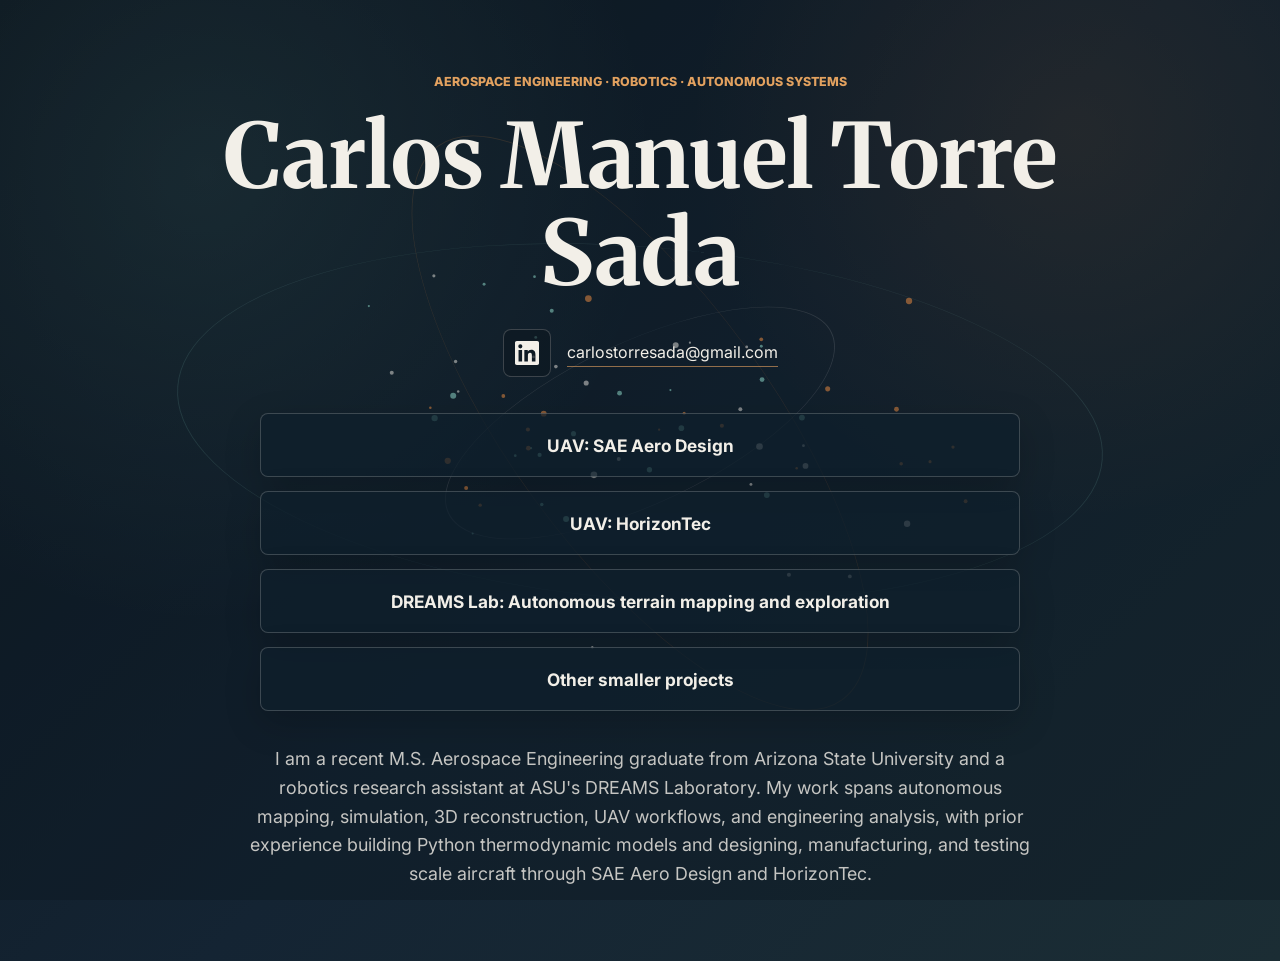
==== index.html @ 6fe742bb "Add static portfolio website" ====
<!DOCTYPE html>
<html lang="en">
<head>
  <meta charset="UTF-8">
  <meta name="viewport" content="width=device-width, initial-scale=1.0">
  <meta name="description" content="Portfolio of Carlos Manuel Torre Sada, aerospace engineer and robotics researcher focused on UAVs, autonomous mapping, simulation, and engineering analysis.">
  <title>Carlos Manuel Torre Sada | Portfolio</title>
  <link rel="preconnect" href="https://fonts.googleapis.com">
  <link rel="preconnect" href="https://fonts.gstatic.com" crossorigin>
  <link href="https://fonts.googleapis.com/css2?family=Inter:wght@400;500;600;700;800&family=Merriweather:wght@700&display=swap" rel="stylesheet">
  <link rel="stylesheet" href="styles.css">
</head>
<body class="home-page">
  <canvas id="orbital-field" aria-hidden="true"></canvas>
  <main class="landing">
    <section class="hero" aria-labelledby="home-title">
      <div class="hero__content">
        <p class="eyebrow">Aerospace engineering · robotics · autonomous systems</p>
        <h1 id="home-title">Carlos Manuel Torre Sada</h1>
        <div class="contact-row" aria-label="Contact links">
          <a class="icon-link" href="https://www.linkedin.com/in/carlos-torre-761a6a154/?skipRedirect=true" target="_blank" rel="noreferrer" aria-label="LinkedIn profile">
            <svg viewBox="0 0 24 24" role="img" aria-hidden="true">
              <path d="M20.45 20.45h-3.56v-5.57c0-1.33-.02-3.04-1.85-3.04-1.86 0-2.14 1.45-2.14 2.95v5.66H9.34V8.99h3.42v1.57h.05c.48-.9 1.64-1.85 3.37-1.85 3.61 0 4.27 2.37 4.27 5.46v6.28ZM5.32 7.42a2.06 2.06 0 1 1 0-4.12 2.06 2.06 0 0 1 0 4.12Zm1.78 13.03H3.54V8.99H7.1v11.46ZM22.23 0H1.76C.79 0 0 .77 0 1.72v20.56C0 23.23.79 24 1.76 24h20.47c.97 0 1.77-.77 1.77-1.72V1.72C24 .77 23.2 0 22.23 0Z"/>
            </svg>
          </a>
          <a class="email-link" href="mailto:carlostorresada@gmail.com">carlostorresada@gmail.com</a>
        </div>

        <nav class="project-nav" aria-label="Main projects">
          <a class="ripple-button" href="projects/sae-aero-design.html">
            <span></span><span></span><span></span><strong>UAV: SAE Aero Design</strong>
          </a>
          <a class="ripple-button" href="projects/horizontec.html">
            <span></span><span></span><span></span><strong>UAV: HorizonTec</strong>
          </a>
          <a class="ripple-button" href="projects/dreams-lab.html">
            <span></span><span></span><span></span><strong>DREAMS Lab: Autonomous terrain mapping and exploration</strong>
          </a>
          <a class="ripple-button" href="projects/other-projects.html">
            <span></span><span></span><span></span><strong>Other smaller projects</strong>
          </a>
        </nav>

        <p class="intro">
          I am a recent M.S. Aerospace Engineering graduate from Arizona State University and a robotics research assistant at ASU's DREAMS Laboratory. My work spans autonomous mapping, simulation, 3D reconstruction, UAV workflows, and engineering analysis, with prior experience building Python thermodynamic models and designing, manufacturing, and testing scale aircraft through SAE Aero Design and HorizonTec.
        </p>
      </div>
    </section>
  </main>
  <script src="script.js"></script>
</body>
</html>
---- styles.css ----
:root {
  --ink: #0d1720;
  --ink-soft: #142433;
  --panel: rgba(15, 31, 43, 0.82);
  --panel-solid: #102230;
  --text: #f2efe8;
  --muted: #b9c2be;
  --copper: #c77a3f;
  --copper-light: #e2a15f;
  --teal: #6ea7a0;
  --teal-dark: #2d6f73;
  --line: rgba(242, 239, 232, 0.16);
  --shadow: 0 24px 80px rgba(0, 0, 0, 0.32);
  --radius: 8px;
}

* {
  box-sizing: border-box;
}

html {
  min-height: 100%;
  background: var(--ink);
}

body {
  min-height: 100vh;
  margin: 0;
  color: var(--text);
  background:
    radial-gradient(circle at 16% 18%, rgba(110, 167, 160, 0.18), transparent 28rem),
    radial-gradient(circle at 84% 14%, rgba(199, 122, 63, 0.16), transparent 24rem),
    linear-gradient(135deg, var(--ink) 0%, var(--ink-soft) 52%, #1b2d34 100%);
  font-family: Inter, system-ui, -apple-system, BlinkMacSystemFont, "Segoe UI", sans-serif;
  line-height: 1.6;
}

a {
  color: inherit;
}

a:focus-visible,
button:focus-visible {
  outline: 3px solid var(--copper-light);
  outline-offset: 5px;
}

.home-page {
  overflow-x: hidden;
}

#orbital-field {
  position: fixed;
  inset: 0;
  width: 100%;
  height: 100%;
  z-index: 0;
  pointer-events: none;
  background: transparent;
}

.landing {
  position: relative;
  z-index: 1;
  min-height: 100vh;
}

.hero {
  min-height: 100vh;
  display: grid;
  place-items: center;
  padding: 48px 20px;
}

.hero__content {
  width: min(980px, 100%);
  text-align: center;
  padding: 24px 0;
}

.eyebrow {
  margin: 0 0 16px;
  color: var(--copper-light);
  font-size: 0.78rem;
  font-weight: 800;
  letter-spacing: 0;
  text-transform: uppercase;
}

h1,
h2 {
  margin: 0;
  line-height: 1.08;
}

h1 {
  font-family: Merriweather, Georgia, serif;
  font-size: clamp(2.6rem, 7vw, 6.4rem);
  max-width: 920px;
  margin-inline: auto;
}

h2 {
  color: var(--text);
  font-size: clamp(1.3rem, 3vw, 2rem);
}

p {
  color: var(--muted);
}

.contact-row {
  display: flex;
  align-items: center;
  justify-content: center;
  gap: 16px;
  flex-wrap: wrap;
  margin: 28px 0 36px;
}

.icon-link {
  display: inline-grid;
  place-items: center;
  width: 48px;
  height: 48px;
  border: 1px solid rgba(242, 239, 232, 0.2);
  border-radius: 8px;
  background: rgba(13, 23, 32, 0.58);
  transition: transform 220ms ease, border-color 220ms ease, background 220ms ease;
}

.icon-link svg {
  width: 24px;
  height: 24px;
  fill: var(--text);
}

.icon-link:hover {
  transform: translateY(-2px);
  border-color: rgba(226, 161, 95, 0.75);
  background: rgba(199, 122, 63, 0.18);
}

.email-link {
  color: var(--text);
  text-decoration: none;
  border-bottom: 1px solid rgba(226, 161, 95, 0.62);
}

.email-link:hover {
  color: var(--copper-light);
}

.project-nav {
  display: grid;
  gap: 14px;
  width: min(760px, 100%);
  margin: 0 auto 34px;
}

.ripple-button {
  position: relative;
  isolation: isolate;
  display: grid;
  place-items: center;
  min-height: 64px;
  padding: 16px 24px;
  overflow: hidden;
  border: 1px solid rgba(242, 239, 232, 0.2);
  border-radius: var(--radius);
  color: var(--text);
  background: rgba(15, 31, 43, 0.72);
  box-shadow: 0 12px 36px rgba(0, 0, 0, 0.18);
  text-decoration: none;
  transition: transform 220ms ease, border-color 220ms ease, background 220ms ease;
}

.ripple-button strong {
  position: relative;
  z-index: 2;
  font-size: clamp(0.96rem, 2vw, 1.08rem);
  font-weight: 700;
}

.ripple-button span {
  position: absolute;
  inset: 8px;
  z-index: 1;
  border: 1px solid rgba(110, 167, 160, 0.35);
  border-radius: inherit;
  opacity: 0;
  transform: scale(0.72);
  transition: transform 420ms ease, opacity 420ms ease, border-color 420ms ease;
}

.ripple-button span:nth-child(2) {
  inset: 14px;
  transition-delay: 55ms;
}

.ripple-button span:nth-child(3) {
  inset: 20px;
  transition-delay: 110ms;
}

.ripple-button:hover,
.ripple-button:focus-visible {
  transform: translateY(-3px);
  border-color: rgba(226, 161, 95, 0.76);
  background: rgba(24, 45, 56, 0.9);
}

.ripple-button:hover span,
.ripple-button:focus-visible span {
  opacity: 0.92;
  transform: scale(1.24);
  border-color: rgba(226, 161, 95, 0.38);
}

.ripple-button:hover span:nth-child(2),
.ripple-button:focus-visible span:nth-child(2) {
  opacity: 0.48;
  transform: scale(1.42);
}

.ripple-button:hover span:nth-child(3),
.ripple-button:focus-visible span:nth-child(3) {
  opacity: 0.18;
  transform: scale(1.62);
}

.intro {
  width: min(780px, 100%);
  margin: 0 auto;
  color: rgba(242, 239, 232, 0.8);
  font-size: clamp(1rem, 2vw, 1.12rem);
}

.site-header {
  display: flex;
  align-items: center;
  justify-content: space-between;
  gap: 24px;
  padding: 22px clamp(20px, 5vw, 64px);
  border-bottom: 1px solid var(--line);
  background: rgba(13, 23, 32, 0.78);
  backdrop-filter: blur(14px);
}

.brand {
  color: var(--text);
  font-weight: 800;
  text-decoration: none;
}

.site-header nav {
  display: flex;
  gap: 18px;
  flex-wrap: wrap;
  justify-content: flex-end;
}

.site-header nav a {
  color: var(--muted);
  font-size: 0.92rem;
  text-decoration: none;
}

.site-header nav a:hover {
  color: var(--copper-light);
}

.project-page {
  width: min(1160px, calc(100% - 40px));
  margin: 0 auto;
  padding: 44px 0 80px;
}

.project-hero {
  min-height: 360px;
  display: grid;
  align-content: end;
  gap: 18px;
  margin-bottom: 28px;
  padding: clamp(28px, 6vw, 58px);
  overflow: hidden;
  border: 1px solid var(--line);
  border-radius: var(--radius);
  box-shadow: var(--shadow);
}

.project-hero p {
  max-width: 760px;
  margin: 0;
  color: rgba(242, 239, 232, 0.82);
  font-size: clamp(1rem, 2vw, 1.18rem);
}

.project-hero--aircraft {
  background:
    linear-gradient(135deg, rgba(13, 23, 32, 0.82), rgba(13, 23, 32, 0.3)),
    repeating-linear-gradient(118deg, rgba(110, 167, 160, 0.2) 0 1px, transparent 1px 42px),
    radial-gradient(circle at 78% 20%, rgba(199, 122, 63, 0.42), transparent 18rem),
    #142433;
}

.project-hero--manufacturing {
  background:
    linear-gradient(135deg, rgba(13, 23, 32, 0.85), rgba(13, 23, 32, 0.36)),
    linear-gradient(45deg, rgba(226, 161, 95, 0.16) 25%, transparent 25% 50%, rgba(110, 167, 160, 0.16) 50% 75%, transparent 75%),
    #172834;
  background-size: auto, 48px 48px, auto;
}

.project-hero--mapping {
  background:
    linear-gradient(135deg, rgba(13, 23, 32, 0.86), rgba(13, 23, 32, 0.24)),
    radial-gradient(circle at 72% 34%, rgba(110, 167, 160, 0.44), transparent 15rem),
    radial-gradient(circle at 24% 18%, rgba(199, 122, 63, 0.28), transparent 20rem),
    #102230;
}

.project-hero--analysis {
  background:
    linear-gradient(135deg, rgba(13, 23, 32, 0.86), rgba(13, 23, 32, 0.32)),
    repeating-linear-gradient(0deg, rgba(242, 239, 232, 0.08) 0 1px, transparent 1px 38px),
    repeating-linear-gradient(90deg, rgba(242, 239, 232, 0.08) 0 1px, transparent 1px 38px),
    radial-gradient(circle at 80% 30%, rgba(226, 161, 95, 0.34), transparent 16rem),
    #142433;
}

.content-grid {
  display: grid;
  grid-template-columns: minmax(0, 1.6fr) minmax(260px, 0.8fr);
  gap: 22px;
  margin-bottom: 22px;
}

.panel {
  border: 1px solid var(--line);
  border-radius: var(--radius);
  background: var(--panel);
  box-shadow: 0 14px 42px rgba(0, 0, 0, 0.18);
  padding: clamp(22px, 4vw, 34px);
}

.panel p:last-child {
  margin-bottom: 0;
}

.tag-list {
  display: flex;
  gap: 10px;
  flex-wrap: wrap;
  margin: 20px 0 0;
  padding: 0;
  list-style: none;
}

.tag-list li {
  padding: 7px 10px;
  border: 1px solid rgba(110, 167, 160, 0.35);
  border-radius: 999px;
  color: var(--text);
  background: rgba(110, 167, 160, 0.08);
  font-size: 0.88rem;
}

.detail-band {
  display: grid;
  grid-template-columns: repeat(2, minmax(0, 1fr));
  gap: 22px;
  margin-bottom: 22px;
}

.detail-band > div {
  padding: clamp(22px, 4vw, 34px);
  border-left: 3px solid var(--copper);
  border-radius: var(--radius);
  background: rgba(242, 239, 232, 0.06);
}

.results-panel {
  border-color: rgba(226, 161, 95, 0.36);
}

.project-list {
  display: grid;
  gap: 22px;
}

.project-card {
  display: grid;
  gap: 8px;
}

@media (max-width: 780px) {
  .site-header {
    align-items: flex-start;
    flex-direction: column;
  }

  .site-header nav {
    justify-content: flex-start;
  }

  .content-grid,
  .detail-band {
    grid-template-columns: 1fr;
  }

  .project-page {
    width: min(100% - 28px, 1160px);
    padding-top: 24px;
  }

  .project-hero {
    min-height: 300px;
  }
}

@media (max-width: 540px) {
  .hero {
    padding: 36px 14px;
  }

  .project-nav {
    gap: 12px;
  }

  .ripple-button {
    min-height: 70px;
    padding: 14px 16px;
  }

  .contact-row {
    gap: 12px;
  }

  .email-link {
    width: 100%;
  }
}

@media (prefers-reduced-motion: reduce) {
  *,
  *::before,
  *::after {
    scroll-behavior: auto !important;
    transition-duration: 0.01ms !important;
    animation-duration: 0.01ms !important;
    animation-iteration-count: 1 !important;
  }

  #orbital-field {
    opacity: 0.22;
  }

  .ripple-button:hover,
  .ripple-button:focus-visible,
  .icon-link:hover {
    transform: none;
  }

  .ripple-button span {
    display: none;
  }
}
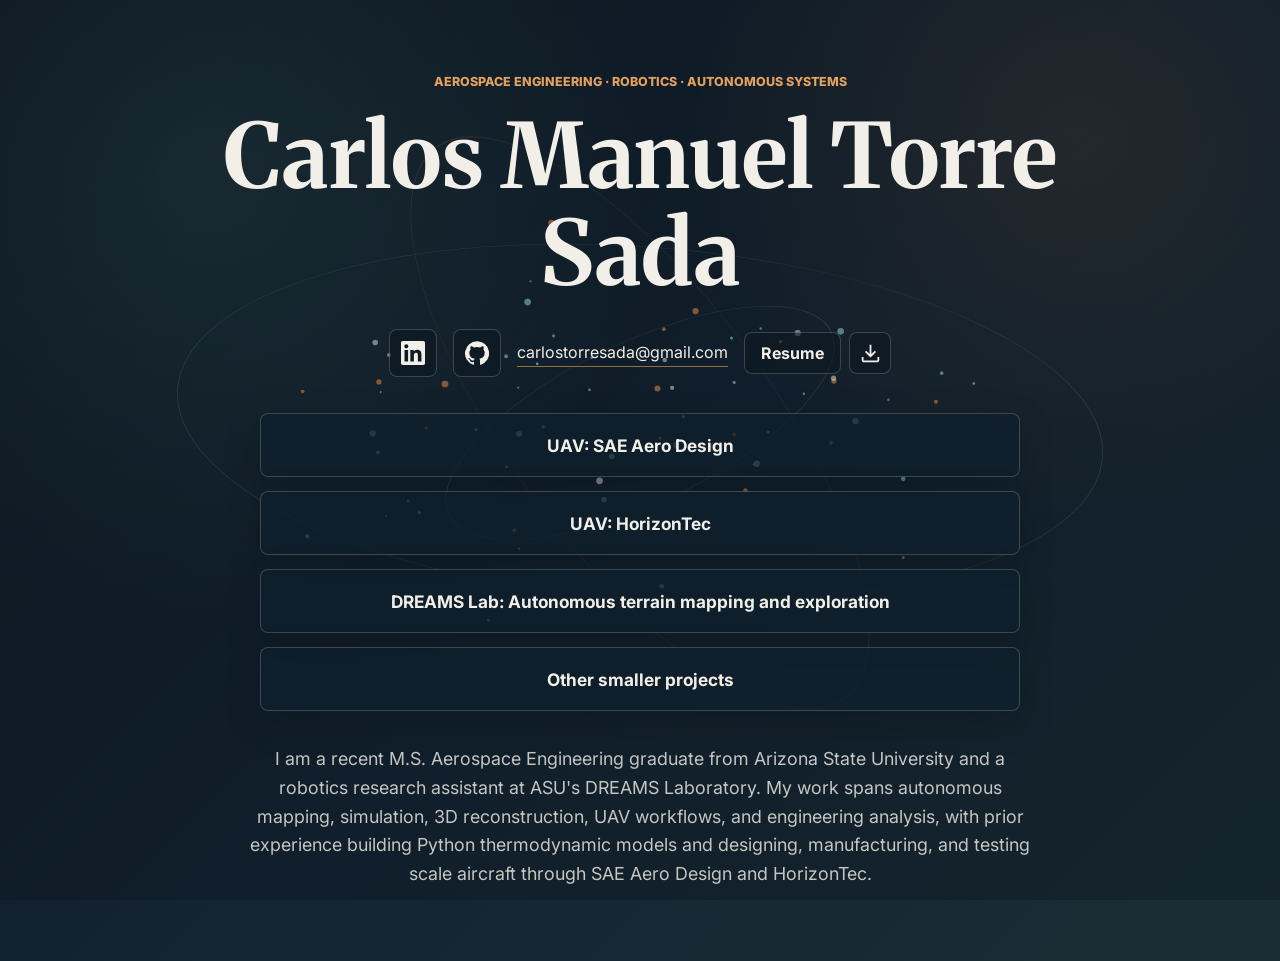
==== commit 400da02e: "Add GitHub and resume links" ====
--- a/index.html
+++ b/index.html
@@ -23,7 +23,20 @@
               <path d="M20.45 20.45h-3.56v-5.57c0-1.33-.02-3.04-1.85-3.04-1.86 0-2.14 1.45-2.14 2.95v5.66H9.34V8.99h3.42v1.57h.05c.48-.9 1.64-1.85 3.37-1.85 3.61 0 4.27 2.37 4.27 5.46v6.28ZM5.32 7.42a2.06 2.06 0 1 1 0-4.12 2.06 2.06 0 0 1 0 4.12Zm1.78 13.03H3.54V8.99H7.1v11.46ZM22.23 0H1.76C.79 0 0 .77 0 1.72v20.56C0 23.23.79 24 1.76 24h20.47c.97 0 1.77-.77 1.77-1.72V1.72C24 .77 23.2 0 22.23 0Z"/>
             </svg>
           </a>
+          <a class="icon-link" href="https://github.com/Mulleky" target="_blank" rel="noreferrer" aria-label="GitHub profile">
+            <svg viewBox="0 0 24 24" role="img" aria-hidden="true">
+              <path d="M12 .3a12 12 0 0 0-3.79 23.39c.6.11.82-.26.82-.58v-2.02c-3.34.73-4.04-1.61-4.04-1.61-.55-1.39-1.34-1.76-1.34-1.76-1.09-.75.08-.73.08-.73 1.2.08 1.84 1.24 1.84 1.24 1.08 1.83 2.82 1.3 3.5.99.11-.78.42-1.3.76-1.6-2.66-.3-5.46-1.33-5.46-5.93 0-1.31.47-2.38 1.24-3.22-.12-.3-.54-1.52.12-3.18 0 0 1.01-.32 3.3 1.23a11.5 11.5 0 0 1 6 0c2.28-1.55 3.29-1.23 3.29-1.23.66 1.66.24 2.88.12 3.18.77.84 1.23 1.91 1.23 3.22 0 4.61-2.8 5.63-5.48 5.93.43.37.82 1.1.82 2.22v3.29c0 .32.22.69.83.57A12 12 0 0 0 12 .3Z"/>
+            </svg>
+          </a>
           <a class="email-link" href="mailto:carlostorresada@gmail.com">carlostorresada@gmail.com</a>
+          <div class="resume-actions" aria-label="Resume actions">
+            <a class="resume-link" href="assets/resume-carlos-torre-sada.pdf" target="_blank" rel="noreferrer">Resume</a>
+            <a class="icon-link icon-link--small" href="assets/resume-carlos-torre-sada.pdf" download aria-label="Download resume">
+              <svg viewBox="0 0 24 24" role="img" aria-hidden="true">
+                <path d="M12 16.5 5.7 10.2l1.4-1.4 3.9 3.9V2h2v10.7l3.9-3.9 1.4 1.4L12 16.5ZM5 22a3 3 0 0 1-3-3v-3h2v3a1 1 0 0 0 1 1h14a1 1 0 0 0 1-1v-3h2v3a3 3 0 0 1-3 3H5Z"/>
+              </svg>
+            </a>
+          </div>
         </div>
 
         <nav class="project-nav" aria-label="Main projects">
--- a/styles.css
+++ b/styles.css
@@ -141,6 +141,16 @@
   background: rgba(199, 122, 63, 0.18);
 }
 
+.icon-link--small {
+  width: 42px;
+  height: 42px;
+}
+
+.icon-link--small svg {
+  width: 21px;
+  height: 21px;
+}
+
 .email-link {
   color: var(--text);
   text-decoration: none;
@@ -149,6 +159,32 @@
 
 .email-link:hover {
   color: var(--copper-light);
+}
+
+.resume-actions {
+  display: inline-flex;
+  align-items: center;
+  gap: 8px;
+}
+
+.resume-link {
+  display: inline-grid;
+  place-items: center;
+  min-height: 42px;
+  padding: 0 16px;
+  border: 1px solid rgba(242, 239, 232, 0.2);
+  border-radius: var(--radius);
+  color: var(--text);
+  background: rgba(13, 23, 32, 0.58);
+  font-weight: 700;
+  text-decoration: none;
+  transition: transform 220ms ease, border-color 220ms ease, background 220ms ease;
+}
+
+.resume-link:hover {
+  transform: translateY(-2px);
+  border-color: rgba(226, 161, 95, 0.75);
+  background: rgba(199, 122, 63, 0.18);
 }
 
 .project-nav {
@@ -440,6 +476,11 @@
   .email-link {
     width: 100%;
   }
+
+  .resume-actions {
+    width: 100%;
+    justify-content: center;
+  }
 }
 
 @media (prefers-reduced-motion: reduce) {
@@ -458,7 +499,8 @@
 
   .ripple-button:hover,
   .ripple-button:focus-visible,
-  .icon-link:hover {
+  .icon-link:hover,
+  .resume-link:hover {
     transform: none;
   }
 
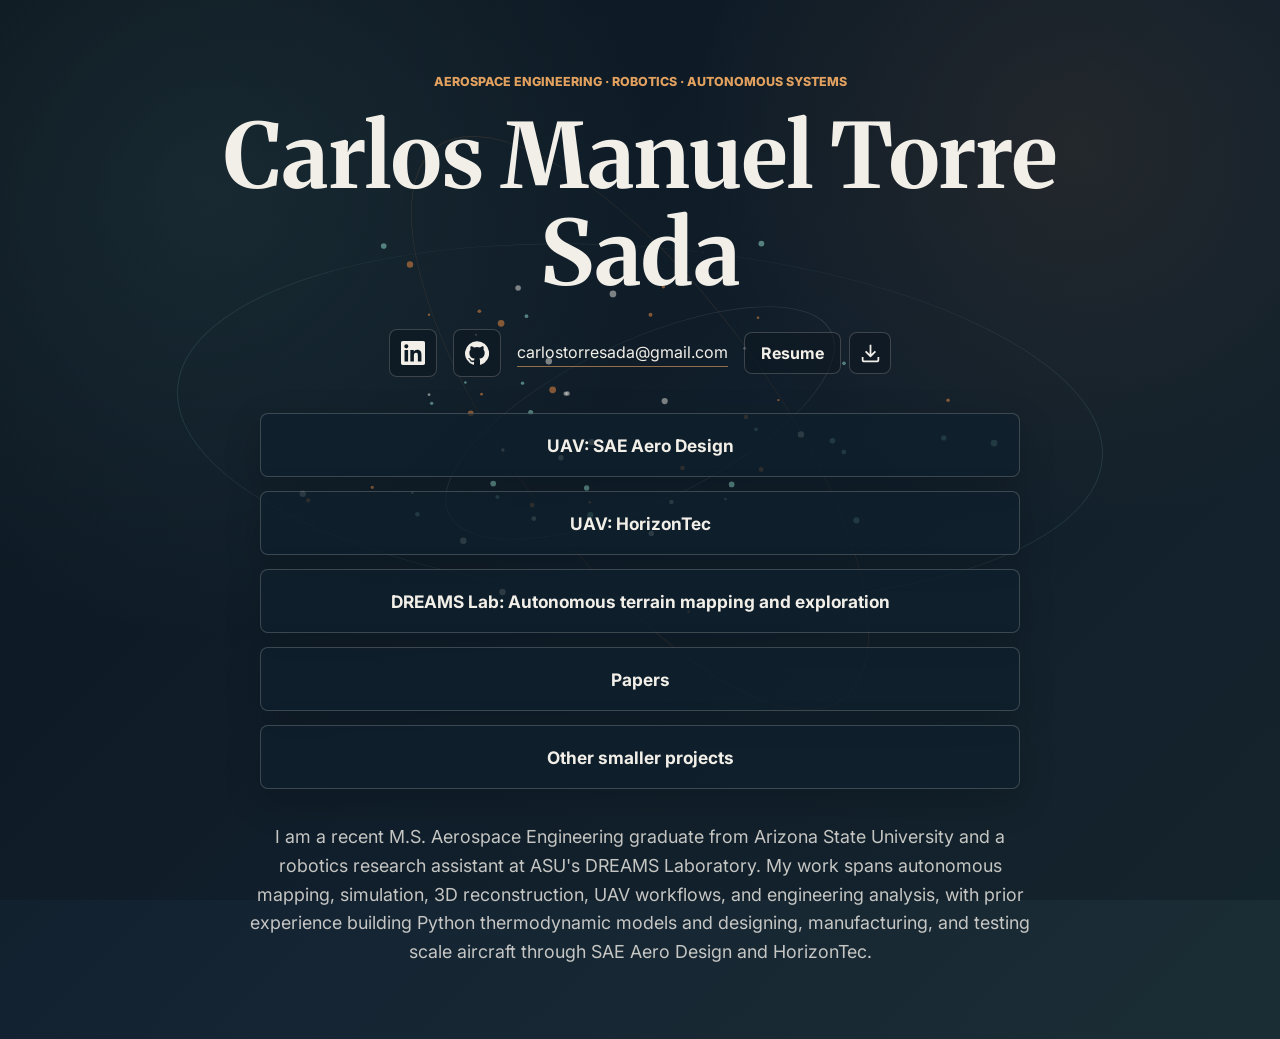
==== commit ae080ea3: "Add papers page" ====
--- a/index.html
+++ b/index.html
@@ -49,6 +49,9 @@
           <a class="ripple-button" href="projects/dreams-lab.html">
             <span></span><span></span><span></span><strong>DREAMS Lab: Autonomous terrain mapping and exploration</strong>
           </a>
+          <a class="ripple-button" href="projects/papers.html">
+            <span></span><span></span><span></span><strong>Papers</strong>
+          </a>
           <a class="ripple-button" href="projects/other-projects.html">
             <span></span><span></span><span></span><strong>Other smaller projects</strong>
           </a>
--- a/styles.css
+++ b/styles.css
@@ -161,6 +161,16 @@
   color: var(--copper-light);
 }
 
+.text-link {
+  color: var(--copper-light);
+  text-decoration-color: rgba(226, 161, 95, 0.52);
+  text-underline-offset: 3px;
+}
+
+.text-link:hover {
+  color: var(--text);
+}
+
 .resume-actions {
   display: inline-flex;
   align-items: center;
@@ -185,6 +195,34 @@
   transform: translateY(-2px);
   border-color: rgba(226, 161, 95, 0.75);
   background: rgba(199, 122, 63, 0.18);
+}
+
+.download-button {
+  display: inline-flex;
+  align-items: center;
+  gap: 10px;
+  min-height: 44px;
+  margin-top: 10px;
+  padding: 0 16px;
+  border: 1px solid rgba(226, 161, 95, 0.46);
+  border-radius: var(--radius);
+  color: var(--text);
+  background: rgba(199, 122, 63, 0.16);
+  font-weight: 800;
+  text-decoration: none;
+  transition: transform 220ms ease, border-color 220ms ease, background 220ms ease;
+}
+
+.download-button svg {
+  width: 20px;
+  height: 20px;
+  fill: currentColor;
+}
+
+.download-button:hover {
+  transform: translateY(-2px);
+  border-color: rgba(226, 161, 95, 0.82);
+  background: rgba(199, 122, 63, 0.28);
 }
 
 .project-nav {
@@ -365,6 +403,66 @@
     #142433;
 }
 
+.project-hero--papers {
+  background:
+    linear-gradient(135deg, rgba(13, 23, 32, 0.88), rgba(13, 23, 32, 0.36)),
+    repeating-linear-gradient(90deg, rgba(110, 167, 160, 0.12) 0 1px, transparent 1px 34px),
+    radial-gradient(circle at 74% 24%, rgba(199, 122, 63, 0.36), transparent 18rem),
+    radial-gradient(circle at 18% 70%, rgba(110, 167, 160, 0.24), transparent 18rem),
+    #102230;
+}
+
+.media-grid {
+  display: grid;
+  grid-template-columns: repeat(3, minmax(0, 1fr));
+  gap: 18px;
+  margin: 0 0 28px;
+}
+
+.media-grid--two {
+  grid-template-columns: repeat(2, minmax(0, 1fr));
+}
+
+.media-card {
+  display: grid;
+  grid-template-rows: minmax(220px, 1fr) auto;
+  overflow: hidden;
+  border: 1px solid var(--line);
+  border-radius: var(--radius);
+  background: rgba(15, 31, 43, 0.68);
+  box-shadow: 0 14px 42px rgba(0, 0, 0, 0.18);
+}
+
+.media-card img,
+.media-card video {
+  display: block;
+  width: 100%;
+  height: 100%;
+  min-height: 220px;
+  aspect-ratio: 4 / 3;
+  object-fit: cover;
+  background: #071018;
+}
+
+.media-grid--two .media-card img {
+  aspect-ratio: 16 / 9;
+}
+
+.media-card--video {
+  grid-column: span 1;
+}
+
+.media-card--video video {
+  object-fit: contain;
+}
+
+.media-card figcaption {
+  margin: 0;
+  padding: 12px 14px 14px;
+  color: rgba(242, 239, 232, 0.76);
+  font-size: 0.9rem;
+}
+
 .content-grid {
   display: grid;
   grid-template-columns: minmax(0, 1.6fr) minmax(260px, 0.8fr);
@@ -420,6 +518,31 @@
   border-color: rgba(226, 161, 95, 0.36);
 }
 
+.papers-list {
+  display: grid;
+  gap: 16px;
+}
+
+.paper-row {
+  display: grid;
+  grid-template-columns: minmax(0, 1fr) auto;
+  align-items: center;
+  gap: 20px;
+  padding: clamp(20px, 4vw, 30px);
+  border: 1px solid var(--line);
+  border-radius: var(--radius);
+  background: var(--panel);
+  box-shadow: 0 14px 42px rgba(0, 0, 0, 0.18);
+}
+
+.paper-row h2 {
+  font-size: clamp(1.05rem, 2.2vw, 1.42rem);
+}
+
+.paper-row p {
+  margin: 10px 0 0;
+}
+
 .project-list {
   display: grid;
   gap: 22px;
@@ -441,7 +564,9 @@
   }
 
   .content-grid,
-  .detail-band {
+  .detail-band,
+  .media-grid,
+  .media-grid--two {
     grid-template-columns: 1fr;
   }
 
@@ -452,6 +577,18 @@
 
   .project-hero {
     min-height: 300px;
+  }
+
+  .paper-row {
+    grid-template-columns: 1fr;
+  }
+
+  .paper-row .download-button {
+    justify-self: start;
+  }
+
+  .media-card {
+    grid-template-rows: auto auto;
   }
 }
 
@@ -500,7 +637,8 @@
   .ripple-button:hover,
   .ripple-button:focus-visible,
   .icon-link:hover,
-  .resume-link:hover {
+  .resume-link:hover,
+  .download-button:hover {
     transform: none;
   }
 
